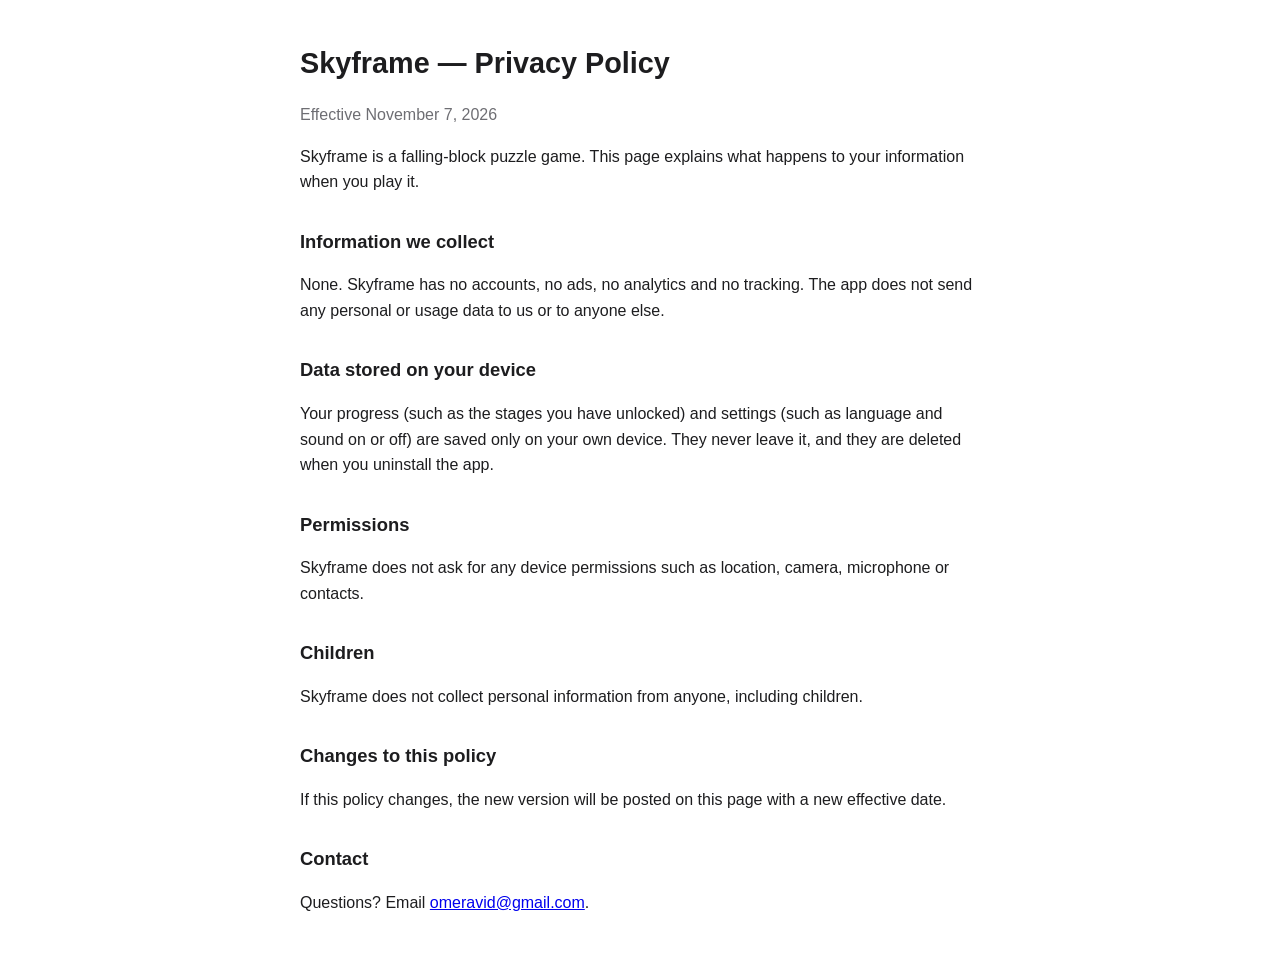
==== index.html @ ff7b0094 "Add Skyframe privacy policy Co-Authored-By: Claude Opus 5.5 <noreply@anthropic.com>" ====
<!DOCTYPE html>
<html lang="en">
<head>
<meta charset="utf-8">
<meta name="viewport" content="width=device-width, initial-scale=1">
<title>Skyframe — Privacy Policy</title>
<style>
  body { font-family: -apple-system, BlinkMacSystemFont, "Segoe UI", Roboto, sans-serif; max-width: 680px; margin: 40px auto; padding: 0 20px; line-height: 1.6; color: #1d1d1f; }
  h1 { font-size: 1.8rem; margin-bottom: 0.2rem; }
  h2 { font-size: 1.15rem; margin-top: 2rem; }
  .muted { color: #6e6e73; }
</style>
</head>
<body>
<h1>Skyframe — Privacy Policy</h1>
<p class="muted">Effective November 7, 2026</p>

<p>Skyframe is a falling-block puzzle game. This page explains what happens to your information when you play it.</p>

<h2>Information we collect</h2>
<p>None. Skyframe has no accounts, no ads, no analytics and no tracking. The app does not send any personal or usage data to us or to anyone else.</p>

<h2>Data stored on your device</h2>
<p>Your progress (such as the stages you have unlocked) and settings (such as language and sound on or off) are saved only on your own device. They never leave it, and they are deleted when you uninstall the app.</p>

<h2>Permissions</h2>
<p>Skyframe does not ask for any device permissions such as location, camera, microphone or contacts.</p>

<h2>Children</h2>
<p>Skyframe does not collect personal information from anyone, including children.</p>

<h2>Changes to this policy</h2>
<p>If this policy changes, the new version will be posted on this page with a new effective date.</p>

<h2>Contact</h2>
<p>Questions? Email <a href="mailto:omeravid@gmail.com">omeravid@gmail.com</a>.</p>
</body>
</html>
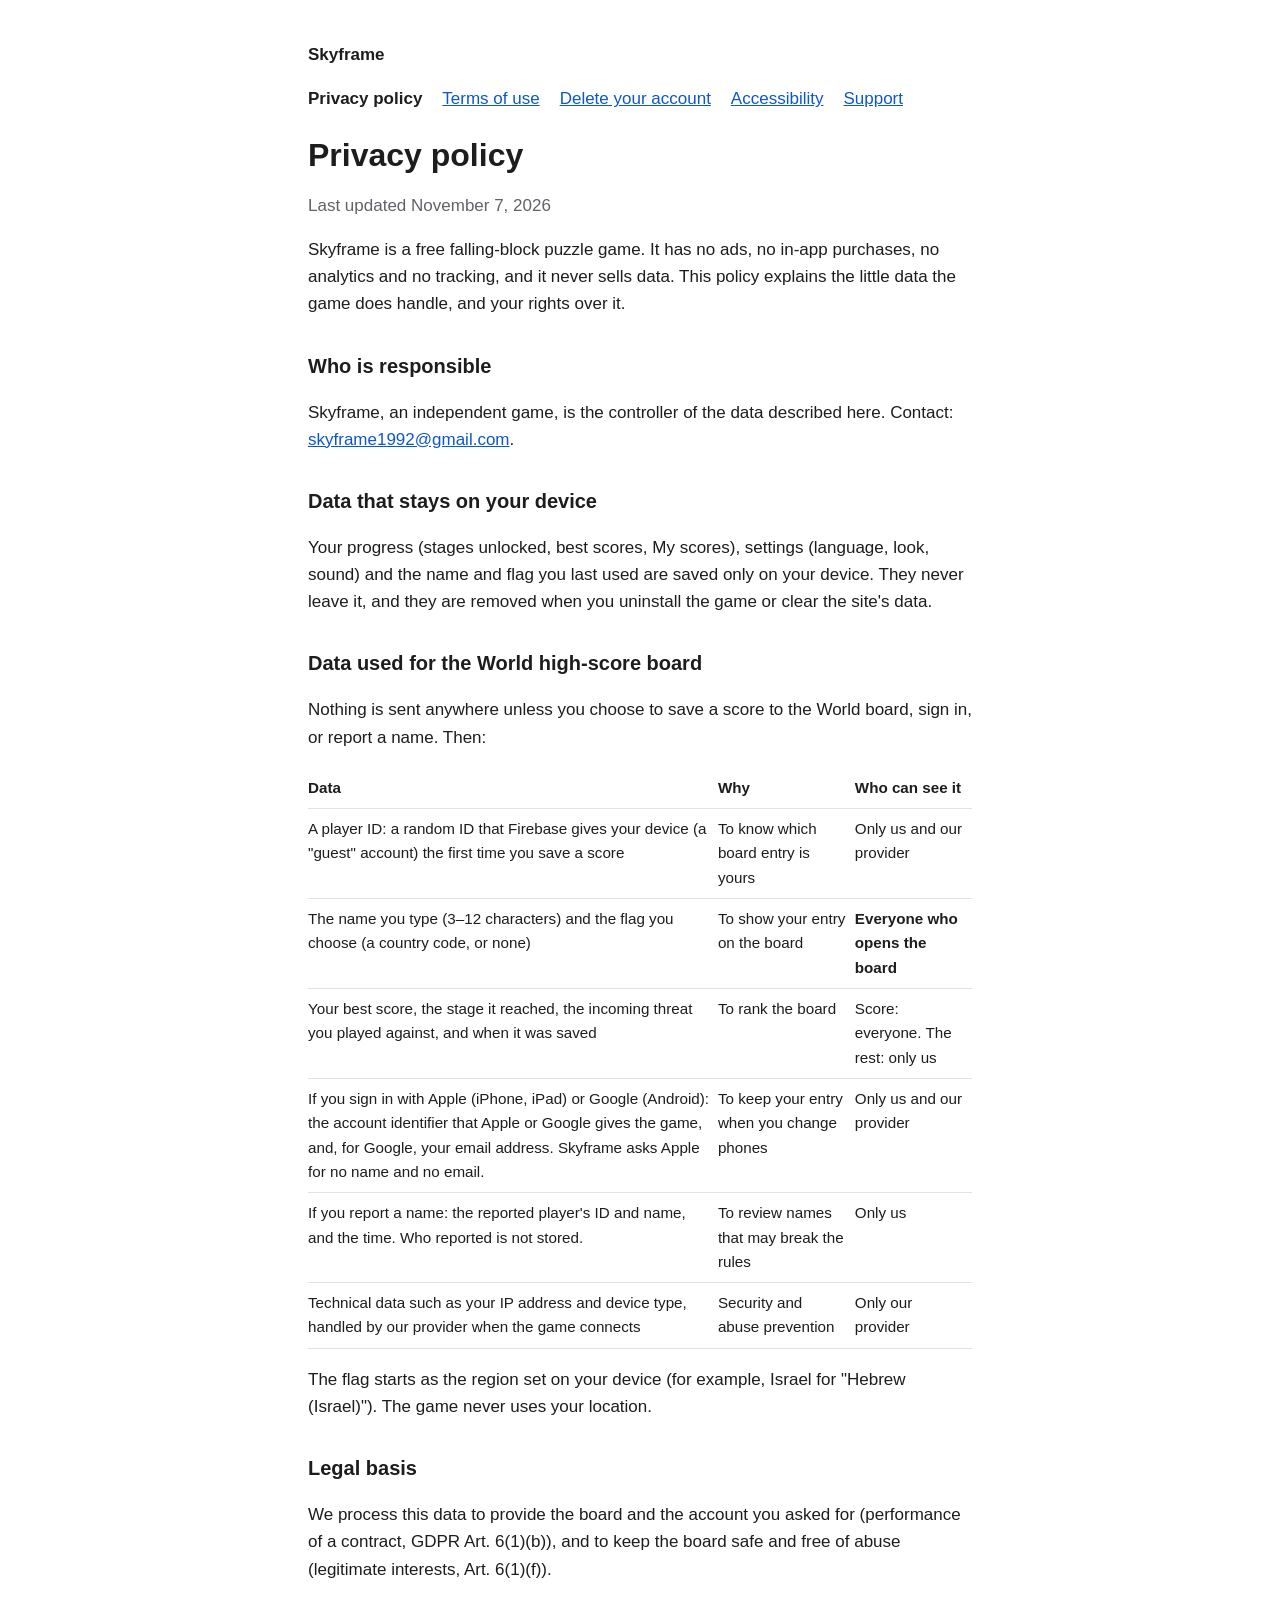
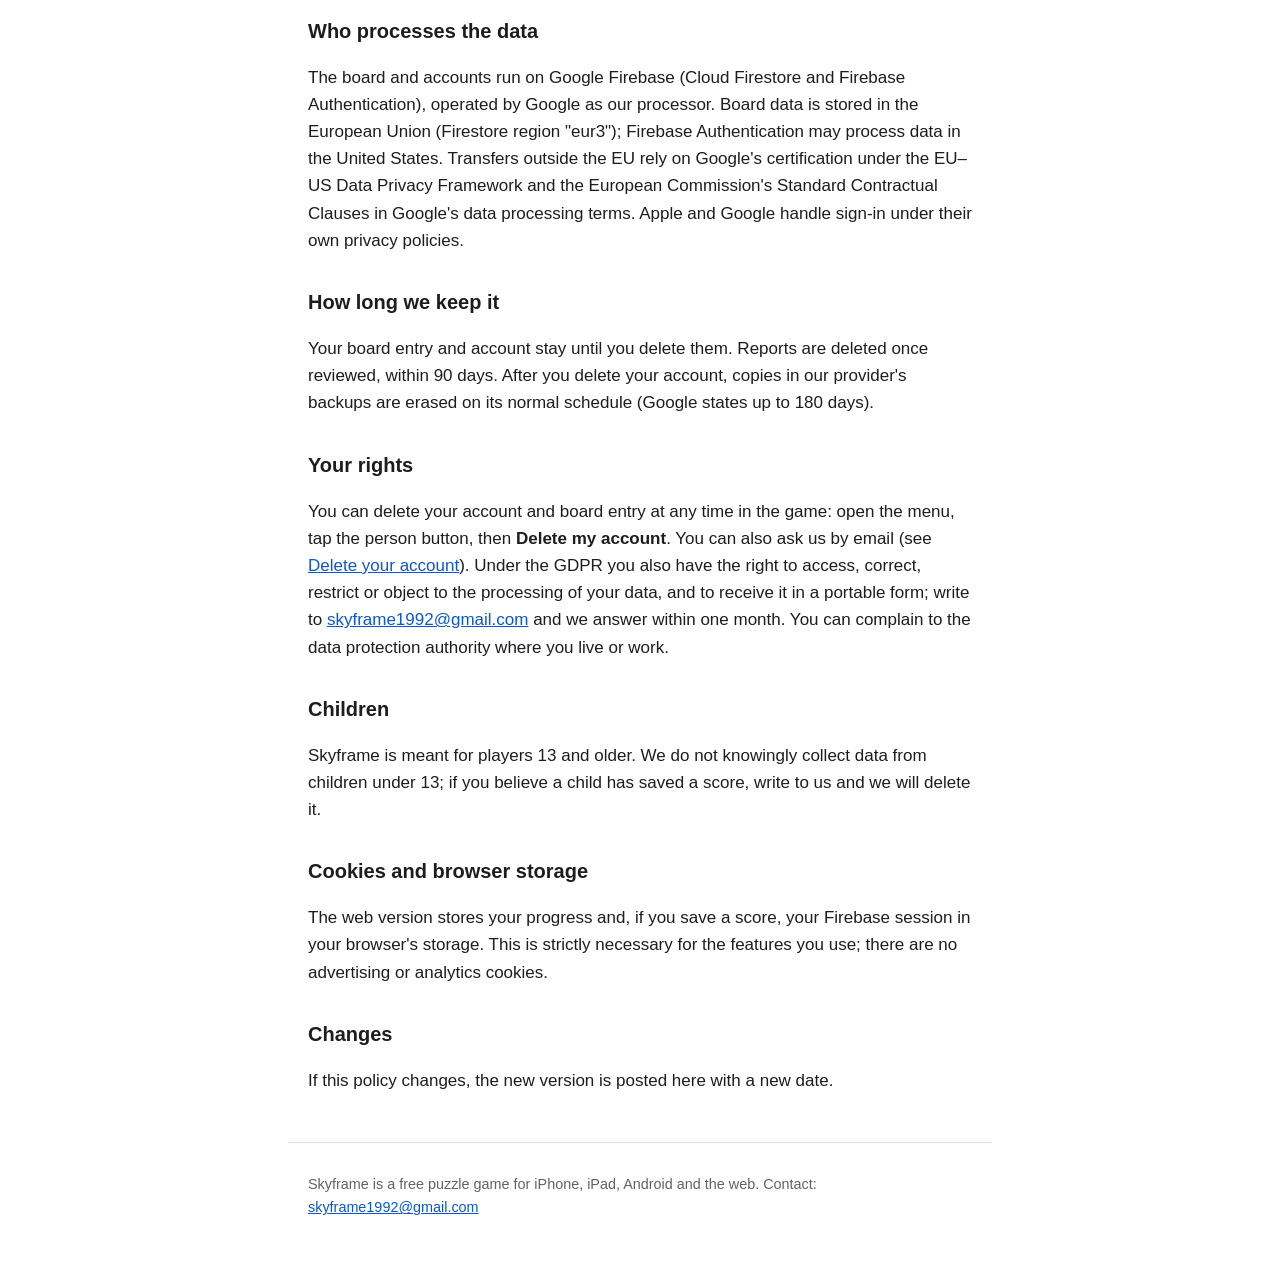
==== commit 06641974: "Privacy policy for the World board and accounts; terms, account deletion, accessibility and support " ====
--- a/index.html
+++ b/index.html
@@ -1,38 +1,101 @@
 <!DOCTYPE html>
 <html lang="en">
 <head>
-<meta charset="utf-8">
-<meta name="viewport" content="width=device-width, initial-scale=1">
-<title>Skyframe — Privacy Policy</title>
-<style>
-  body { font-family: -apple-system, BlinkMacSystemFont, "Segoe UI", Roboto, sans-serif; max-width: 680px; margin: 40px auto; padding: 0 20px; line-height: 1.6; color: #1d1d1f; }
-  h1 { font-size: 1.8rem; margin-bottom: 0.2rem; }
-  h2 { font-size: 1.15rem; margin-top: 2rem; }
-  .muted { color: #6e6e73; }
-</style>
+  <meta charset="utf-8">
+  <meta name="viewport" content="width=device-width, initial-scale=1">
+  <title>Skyframe — Privacy policy</title>
+  <link rel="stylesheet" href="style.css">
 </head>
 <body>
-<h1>Skyframe — Privacy Policy</h1>
-<p class="muted">Effective November 7, 2026</p>
+  <a class="skip" href="#main">Skip to content</a>
+  <header>
+    <p><strong>Skyframe</strong></p>
+    <nav aria-label="Skyframe pages">
+      <ul>
+        <li><a href="index.html" aria-current="page">Privacy policy</a></li>
+        <li><a href="terms.html">Terms of use</a></li>
+        <li><a href="delete-account.html">Delete your account</a></li>
+        <li><a href="accessibility.html">Accessibility</a></li>
+        <li><a href="support.html">Support</a></li>
+      </ul>
+    </nav>
+  </header>
+  <main id="main">
+    <h1>Privacy policy</h1>
+    <p class="muted">Last updated November 7, 2026</p>
 
-<p>Skyframe is a falling-block puzzle game. This page explains what happens to your information when you play it.</p>
+    <p>Skyframe is a free falling-block puzzle game. It has no ads, no in-app purchases, no
+      analytics and no tracking, and it never sells data. This policy explains the little data the
+      game does handle, and your rights over it.</p>
 
-<h2>Information we collect</h2>
-<p>None. Skyframe has no accounts, no ads, no analytics and no tracking. The app does not send any personal or usage data to us or to anyone else.</p>
+    <h2>Who is responsible</h2>
+    <p>Skyframe, an independent game, is the controller of the data described here. Contact:
+      <a href="mailto:skyframe1992@gmail.com">skyframe1992@gmail.com</a>.</p>
 
-<h2>Data stored on your device</h2>
-<p>Your progress (such as the stages you have unlocked) and settings (such as language and sound on or off) are saved only on your own device. They never leave it, and they are deleted when you uninstall the app.</p>
+    <h2>Data that stays on your device</h2>
+    <p>Your progress (stages unlocked, best scores, My scores), settings (language, look, sound) and
+      the name and flag you last used are saved only on your device. They never leave it, and they
+      are removed when you uninstall the game or clear the site's data.</p>
 
-<h2>Permissions</h2>
-<p>Skyframe does not ask for any device permissions such as location, camera, microphone or contacts.</p>
+    <h2>Data used for the World high-score board</h2>
+    <p>Nothing is sent anywhere unless you choose to save a score to the World board, sign in, or
+      report a name. Then:</p>
+    <table>
+      <thead><tr><th scope="col">Data</th><th scope="col">Why</th><th scope="col">Who can see it</th></tr></thead>
+      <tbody>
+        <tr><td>A player ID: a random ID that Firebase gives your device (a "guest" account) the first time you save a score</td><td>To know which board entry is yours</td><td>Only us and our provider</td></tr>
+        <tr><td>The name you type (3–12 characters) and the flag you choose (a country code, or none)</td><td>To show your entry on the board</td><td><strong>Everyone who opens the board</strong></td></tr>
+        <tr><td>Your best score, the stage it reached, the incoming threat you played against, and when it was saved</td><td>To rank the board</td><td>Score: everyone. The rest: only us</td></tr>
+        <tr><td>If you sign in with Apple (iPhone, iPad) or Google (Android): the account identifier that Apple or Google gives the game, and, for Google, your email address. Skyframe asks Apple for no name and no email.</td><td>To keep your entry when you change phones</td><td>Only us and our provider</td></tr>
+        <tr><td>If you report a name: the reported player's ID and name, and the time. Who reported is not stored.</td><td>To review names that may break the rules</td><td>Only us</td></tr>
+        <tr><td>Technical data such as your IP address and device type, handled by our provider when the game connects</td><td>Security and abuse prevention</td><td>Only our provider</td></tr>
+      </tbody>
+    </table>
+    <p>The flag starts as the region set on your device (for example, Israel for "Hebrew (Israel)").
+      The game never uses your location.</p>
 
-<h2>Children</h2>
-<p>Skyframe does not collect personal information from anyone, including children.</p>
+    <h2>Legal basis</h2>
+    <p>We process this data to provide the board and the account you asked for (performance of a
+      contract, GDPR Art. 6(1)(b)), and to keep the board safe and free of abuse (legitimate
+      interests, Art. 6(1)(f)).</p>
 
-<h2>Changes to this policy</h2>
-<p>If this policy changes, the new version will be posted on this page with a new effective date.</p>
+    <h2>Who processes the data</h2>
+    <p>The board and accounts run on Google Firebase (Cloud Firestore and Firebase Authentication),
+      operated by Google as our processor. Board data is stored in the European Union (Firestore
+      region "eur3"); Firebase Authentication may process data in the United States. Transfers
+      outside the EU rely on Google's certification under the EU–US Data Privacy Framework and the
+      European Commission's Standard Contractual Clauses in Google's data processing terms. Apple
+      and Google handle sign-in under their own privacy policies.</p>
 
-<h2>Contact</h2>
-<p>Questions? Email <a href="mailto:omeravid@gmail.com">omeravid@gmail.com</a>.</p>
+    <h2>How long we keep it</h2>
+    <p>Your board entry and account stay until you delete them. Reports are deleted once reviewed,
+      within 90 days. After you delete your account, copies in our provider's backups are erased
+      on its normal schedule (Google states up to 180 days).</p>
+
+    <h2>Your rights</h2>
+    <p>You can delete your account and board entry at any time in the game: open the menu, tap the
+      person button, then <strong>Delete my account</strong>. You can also ask us by email (see
+      <a href="delete-account.html">Delete your account</a>). Under the GDPR you also have the right
+      to access, correct, restrict or object to the processing of your data, and to receive it in a
+      portable form; write to <a href="mailto:skyframe1992@gmail.com">skyframe1992@gmail.com</a> and we answer within one month.
+      You can complain to the data protection authority where you live or work.</p>
+
+    <h2>Children</h2>
+    <p>Skyframe is meant for players 13 and older. We do not knowingly collect data from children
+      under 13; if you believe a child has saved a score, write to us and we will delete it.</p>
+
+    <h2>Cookies and browser storage</h2>
+    <p>The web version stores your progress and, if you save a score, your Firebase session in
+      your browser's storage. This is strictly necessary for the features you use; there are no
+      advertising or analytics cookies.</p>
+
+    <h2>Changes</h2>
+    <p>If this policy changes, the new version is posted here with a new date.</p>
+
+  </main>
+  <footer>
+    <p>Skyframe is a free puzzle game for iPhone, iPad, Android and the web.
+      Contact: <a href="mailto:skyframe1992@gmail.com">skyframe1992@gmail.com</a></p>
+  </footer>
 </body>
 </html>
--- a/style.css
+++ b/style.css
@@ -0,0 +1,100 @@
+:root {
+  color-scheme: light dark;
+  --text: #1d1d1f;
+  --muted: #5f6368;
+  --link: #0b57d0;
+  --bg: #ffffff;
+  --rule: #e3e3e3;
+}
+@media (prefers-color-scheme: dark) {
+  :root {
+    --text: #eef1f6;
+    --muted: #a9b3c2;
+    --link: #8ab4f8;
+    --bg: #0d1626;
+    --rule: #26324a;
+  }
+}
+* {
+  box-sizing: border-box;
+}
+body {
+  margin: 0;
+  background: var(--bg);
+  color: var(--text);
+  font-family: -apple-system, BlinkMacSystemFont, 'Segoe UI', Roboto, Arial, sans-serif;
+  font-size: 1.0625rem;
+  line-height: 1.6;
+}
+a {
+  color: var(--link);
+}
+a:focus-visible {
+  outline: 3px solid var(--link);
+  outline-offset: 2px;
+}
+.skip {
+  position: absolute;
+  left: -999px;
+}
+.skip:focus {
+  left: 1rem;
+  top: 1rem;
+  background: var(--bg);
+  padding: 0.5rem;
+}
+header,
+main,
+footer {
+  max-width: 44rem;
+  margin: 0 auto;
+  padding: 0 1.25rem;
+}
+header {
+  padding-top: 1.5rem;
+}
+nav ul {
+  display: flex;
+  flex-wrap: wrap;
+  gap: 0.25rem 1.25rem;
+  list-style: none;
+  margin: 0;
+  padding: 0;
+}
+nav a[aria-current='page'] {
+  font-weight: 700;
+  text-decoration: none;
+  color: var(--text);
+}
+h1 {
+  font-size: 2rem;
+  line-height: 1.2;
+  margin: 1.5rem 0 0.25rem;
+}
+h2 {
+  font-size: 1.25rem;
+  margin-top: 2rem;
+}
+.muted {
+  color: var(--muted);
+}
+table {
+  border-collapse: collapse;
+  width: 100%;
+  font-size: 0.95rem;
+}
+th,
+td {
+  text-align: start;
+  vertical-align: top;
+  border-bottom: 1px solid var(--rule);
+  padding: 0.5rem 0.5rem 0.5rem 0;
+}
+footer {
+  margin-top: 3rem;
+  padding-bottom: 2rem;
+  border-top: 1px solid var(--rule);
+  padding-top: 1rem;
+  color: var(--muted);
+  font-size: 0.9rem;
+}
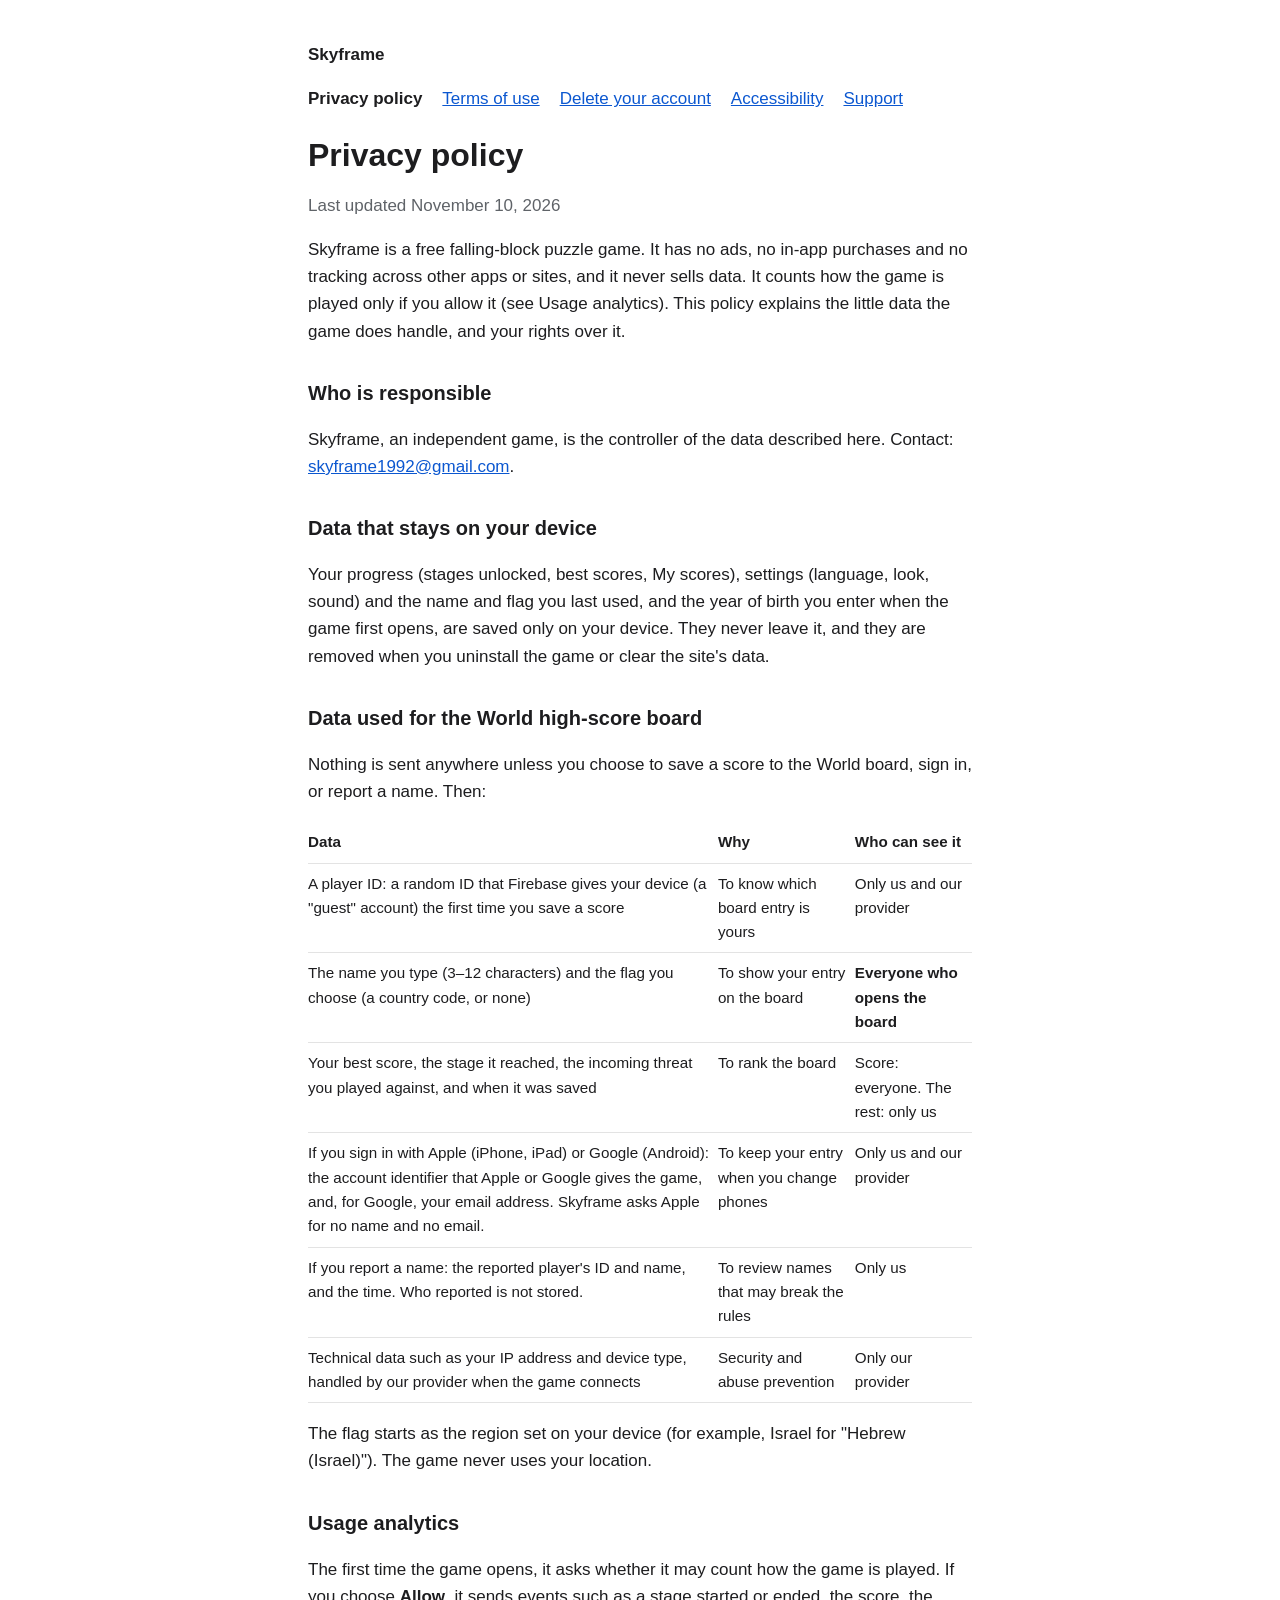
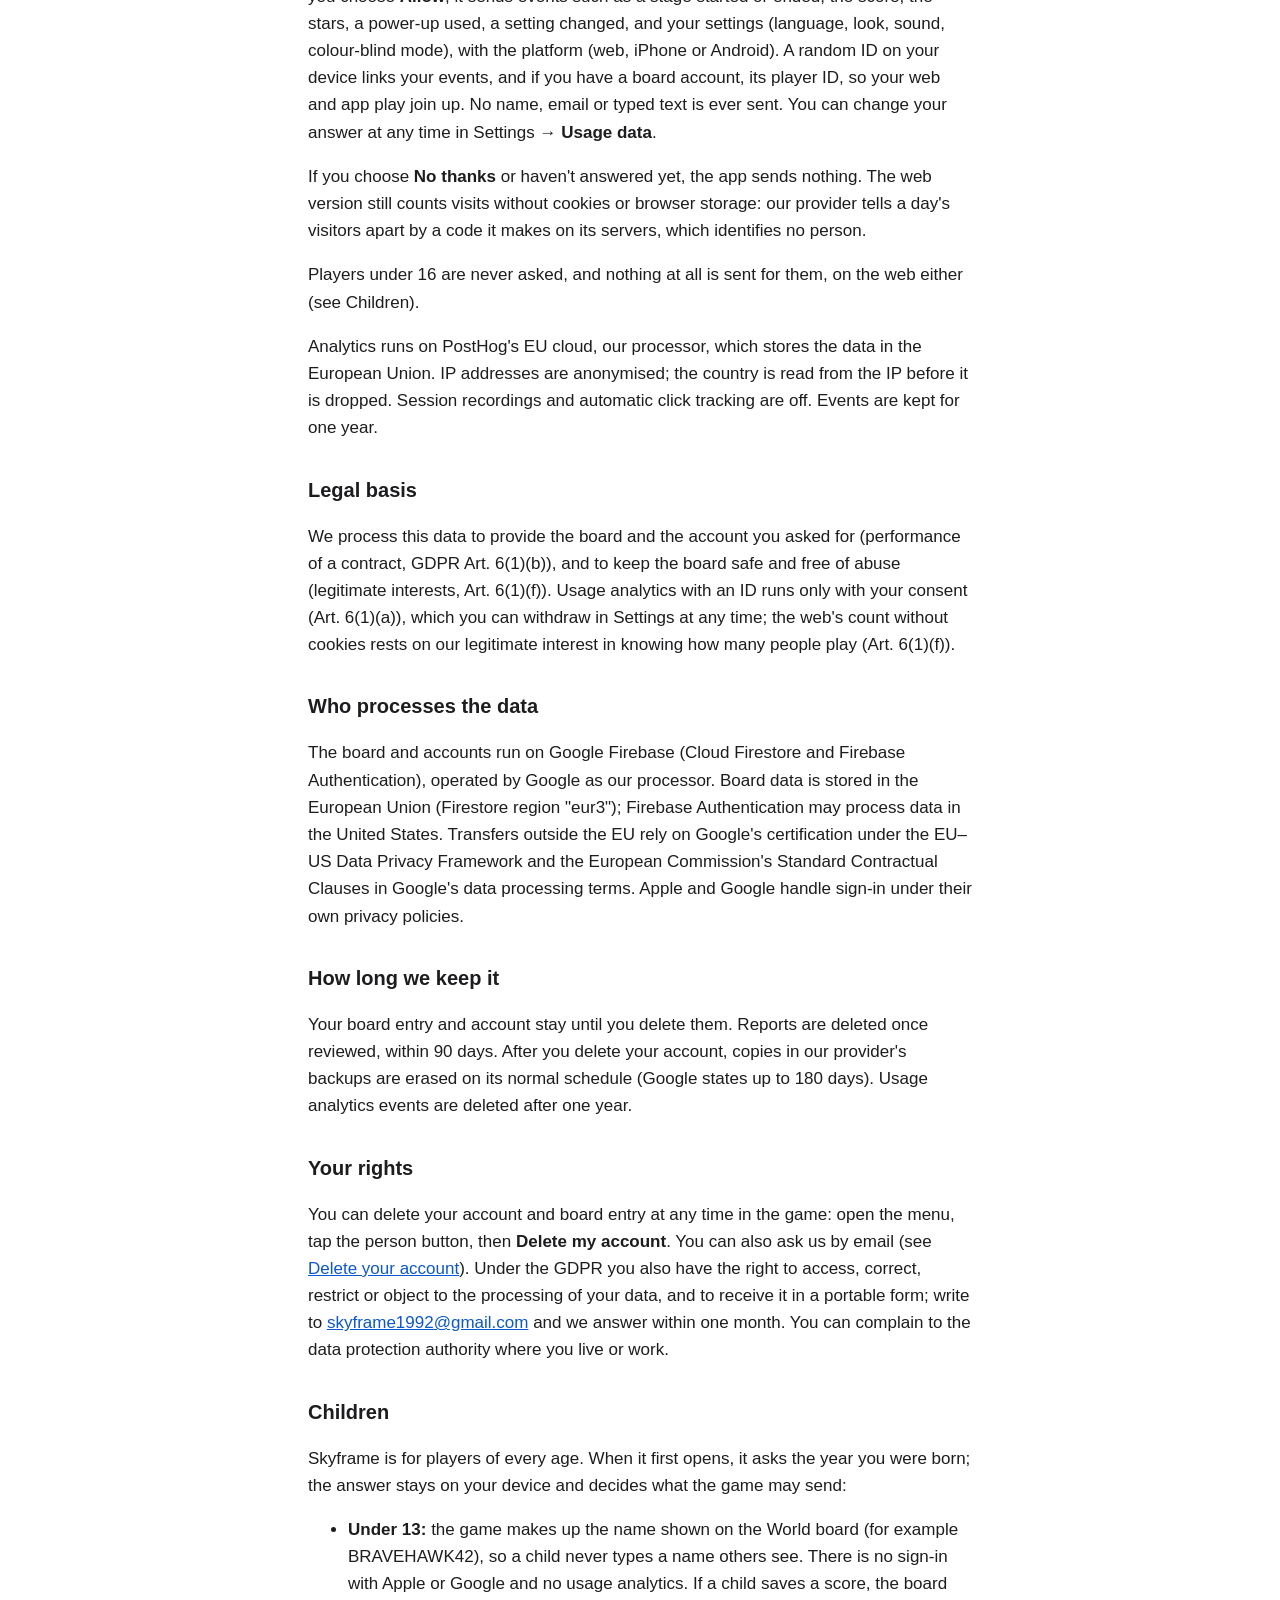
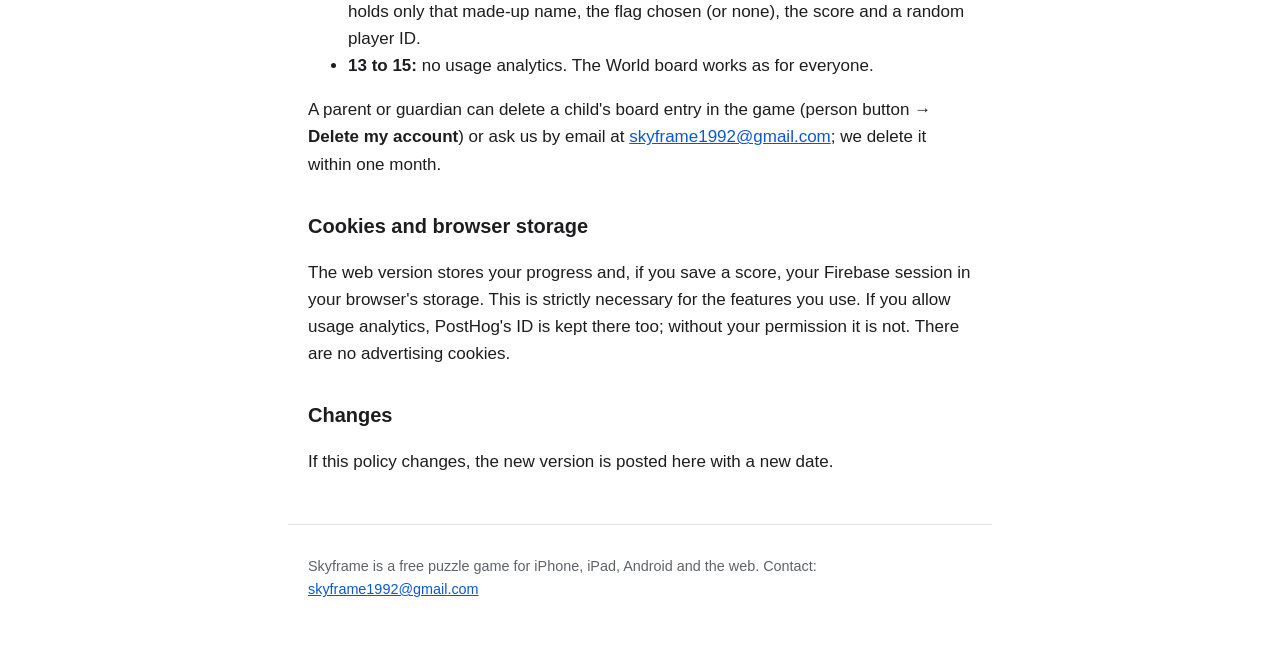
==== commit fbcb9ec5: "Privacy policy: usage analytics (PostHog EU, with consent) and players of every age The policy said " ====
--- a/index.html
+++ b/index.html
@@ -22,10 +22,11 @@
   </header>
   <main id="main">
     <h1>Privacy policy</h1>
-    <p class="muted">Last updated November 7, 2026</p>
+    <p class="muted">Last updated November 10, 2026</p>
 
-    <p>Skyframe is a free falling-block puzzle game. It has no ads, no in-app purchases, no
-      analytics and no tracking, and it never sells data. This policy explains the little data the
+    <p>Skyframe is a free falling-block puzzle game. It has no ads, no in-app purchases and no
+      tracking across other apps or sites, and it never sells data. It counts how the game is
+      played only if you allow it (see Usage analytics). This policy explains the little data the
       game does handle, and your rights over it.</p>
 
     <h2>Who is responsible</h2>
@@ -34,7 +35,8 @@
 
     <h2>Data that stays on your device</h2>
     <p>Your progress (stages unlocked, best scores, My scores), settings (language, look, sound) and
-      the name and flag you last used are saved only on your device. They never leave it, and they
+      the name and flag you last used, and the year of birth you enter when the game first opens,
+      are saved only on your device. They never leave it, and they
       are removed when you uninstall the game or clear the site's data.</p>
 
     <h2>Data used for the World high-score board</h2>
@@ -54,10 +56,29 @@
     <p>The flag starts as the region set on your device (for example, Israel for "Hebrew (Israel)").
       The game never uses your location.</p>
 
+    <h2>Usage analytics</h2>
+    <p>The first time the game opens, it asks whether it may count how the game is played. If you
+      choose <strong>Allow</strong>, it sends events such as a stage started or ended, the score,
+      the stars, a power-up used, a setting changed, and your settings (language, look, sound,
+      colour-blind mode), with the platform (web, iPhone or Android). A random ID on your device
+      links your events, and if you have a board account, its player ID, so your web and app play
+      join up. No name, email or typed text is ever sent. You can change your answer at any time in
+      Settings &rarr; <strong>Usage data</strong>.</p>
+    <p>If you choose <strong>No thanks</strong> or haven't answered yet, the app sends nothing. The
+      web version still counts visits without cookies or browser storage: our provider tells a
+      day's visitors apart by a code it makes on its servers, which identifies no person.</p>
+    <p>Players under 16 are never asked, and nothing at all is sent for them, on the web either
+      (see Children).</p>
+    <p>Analytics runs on PostHog's EU cloud, our processor, which stores the data in the European
+      Union. IP addresses are anonymised; the country is read from the IP before it is dropped.
+      Session recordings and automatic click tracking are off. Events are kept for one year.</p>
+
     <h2>Legal basis</h2>
     <p>We process this data to provide the board and the account you asked for (performance of a
       contract, GDPR Art. 6(1)(b)), and to keep the board safe and free of abuse (legitimate
-      interests, Art. 6(1)(f)).</p>
+      interests, Art. 6(1)(f)). Usage analytics with an ID runs only with your consent (Art.
+      6(1)(a)), which you can withdraw in Settings at any time; the web's count without cookies
+      rests on our legitimate interest in knowing how many people play (Art. 6(1)(f)).</p>
 
     <h2>Who processes the data</h2>
     <p>The board and accounts run on Google Firebase (Cloud Firestore and Firebase Authentication),
@@ -70,7 +91,7 @@
     <h2>How long we keep it</h2>
     <p>Your board entry and account stay until you delete them. Reports are deleted once reviewed,
       within 90 days. After you delete your account, copies in our provider's backups are erased
-      on its normal schedule (Google states up to 180 days).</p>
+      on its normal schedule (Google states up to 180 days). Usage analytics events are deleted after one year.</p>
 
     <h2>Your rights</h2>
     <p>You can delete your account and board entry at any time in the game: open the menu, tap the
@@ -81,13 +102,24 @@
       You can complain to the data protection authority where you live or work.</p>
 
     <h2>Children</h2>
-    <p>Skyframe is meant for players 13 and older. We do not knowingly collect data from children
-      under 13; if you believe a child has saved a score, write to us and we will delete it.</p>
+    <p>Skyframe is for players of every age. When it first opens, it asks the year you were born;
+      the answer stays on your device and decides what the game may send:</p>
+    <ul>
+      <li><strong>Under 13:</strong> the game makes up the name shown on the World board (for
+        example BRAVEHAWK42), so a child never types a name others see. There is no sign-in with
+        Apple or Google and no usage analytics. If a child saves a score, the board holds only that
+        made-up name, the flag chosen (or none), the score and a random player ID.</li>
+      <li><strong>13 to 15:</strong> no usage analytics. The World board works as for everyone.</li>
+    </ul>
+    <p>A parent or guardian can delete a child's board entry in the game (person button &rarr;
+      <strong>Delete my account</strong>) or ask us by email at
+      <a href="mailto:skyframe1992@gmail.com">skyframe1992@gmail.com</a>; we delete it within one month.</p>
 
     <h2>Cookies and browser storage</h2>
     <p>The web version stores your progress and, if you save a score, your Firebase session in
-      your browser's storage. This is strictly necessary for the features you use; there are no
-      advertising or analytics cookies.</p>
+      your browser's storage. This is strictly necessary for the features you use. If you allow
+      usage analytics, PostHog's ID is kept there too; without your permission it is not. There
+      are no advertising cookies.</p>
 
     <h2>Changes</h2>
     <p>If this policy changes, the new version is posted here with a new date.</p>
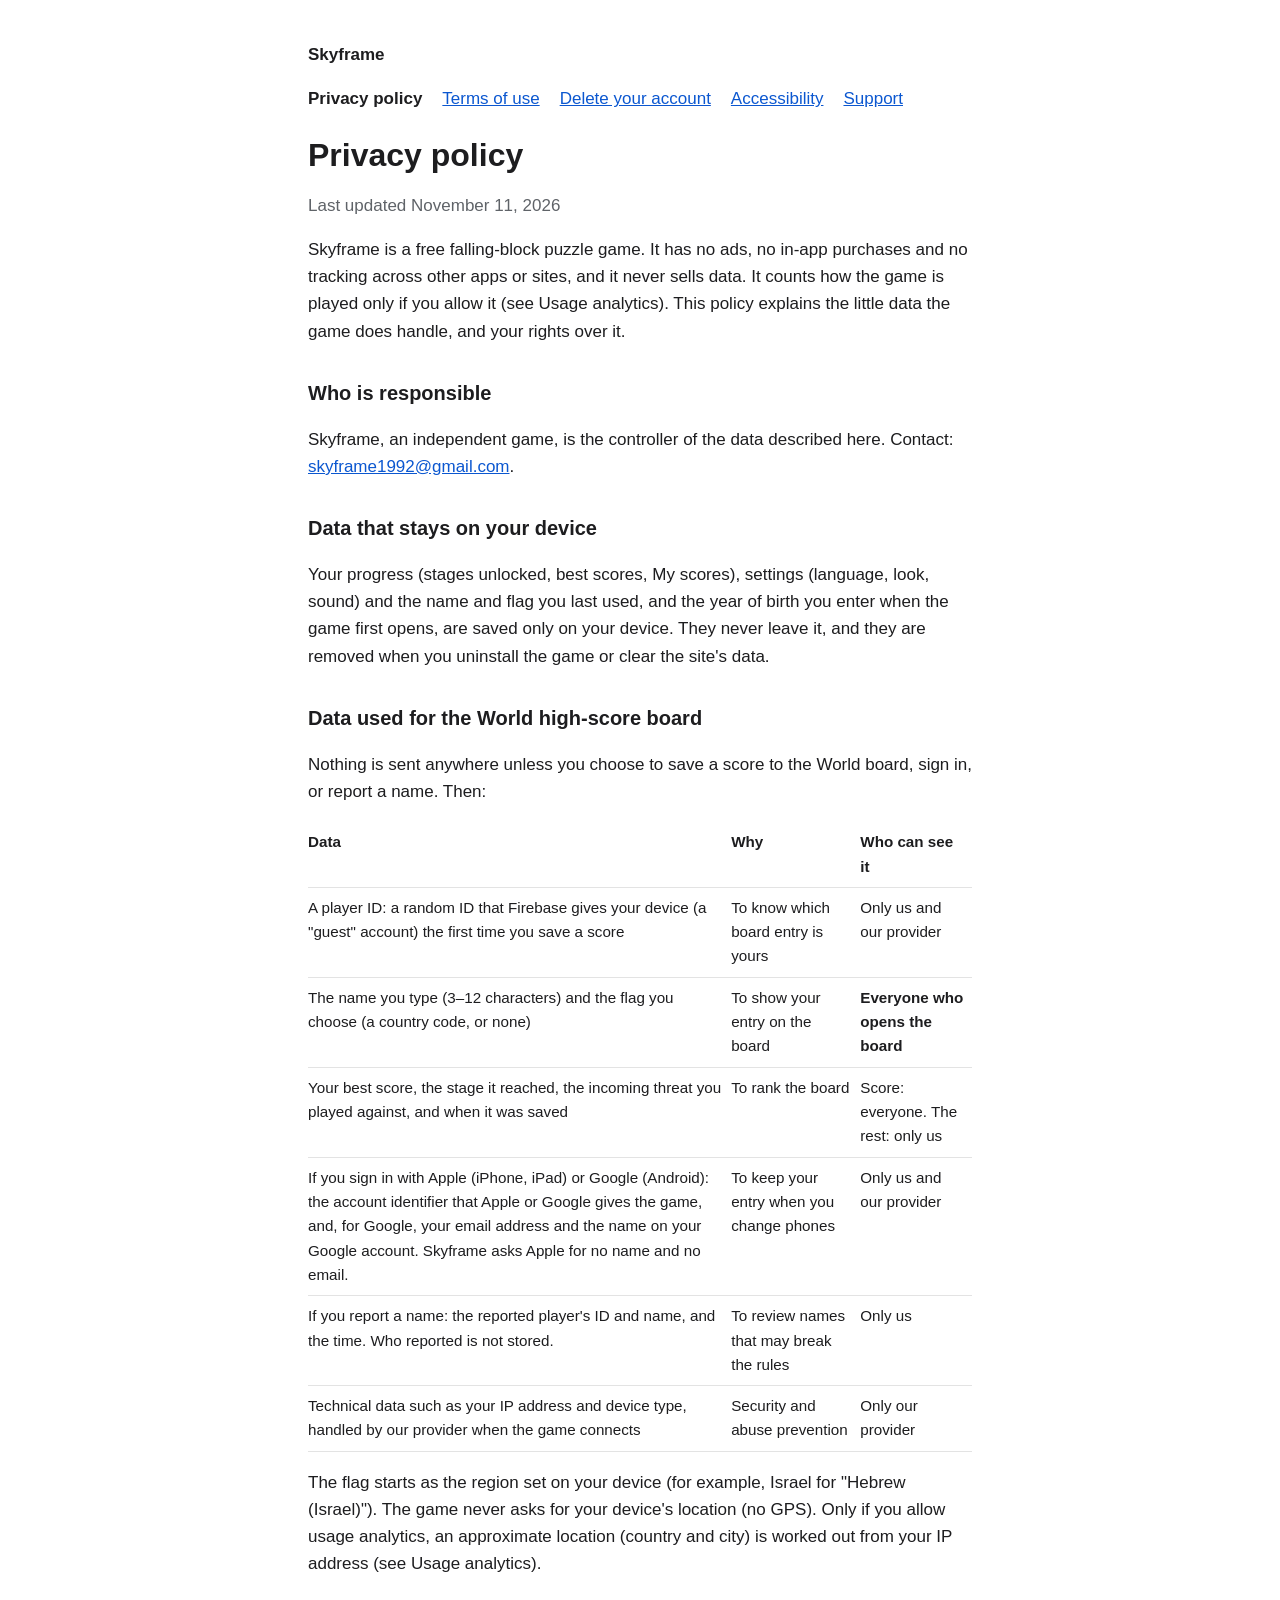
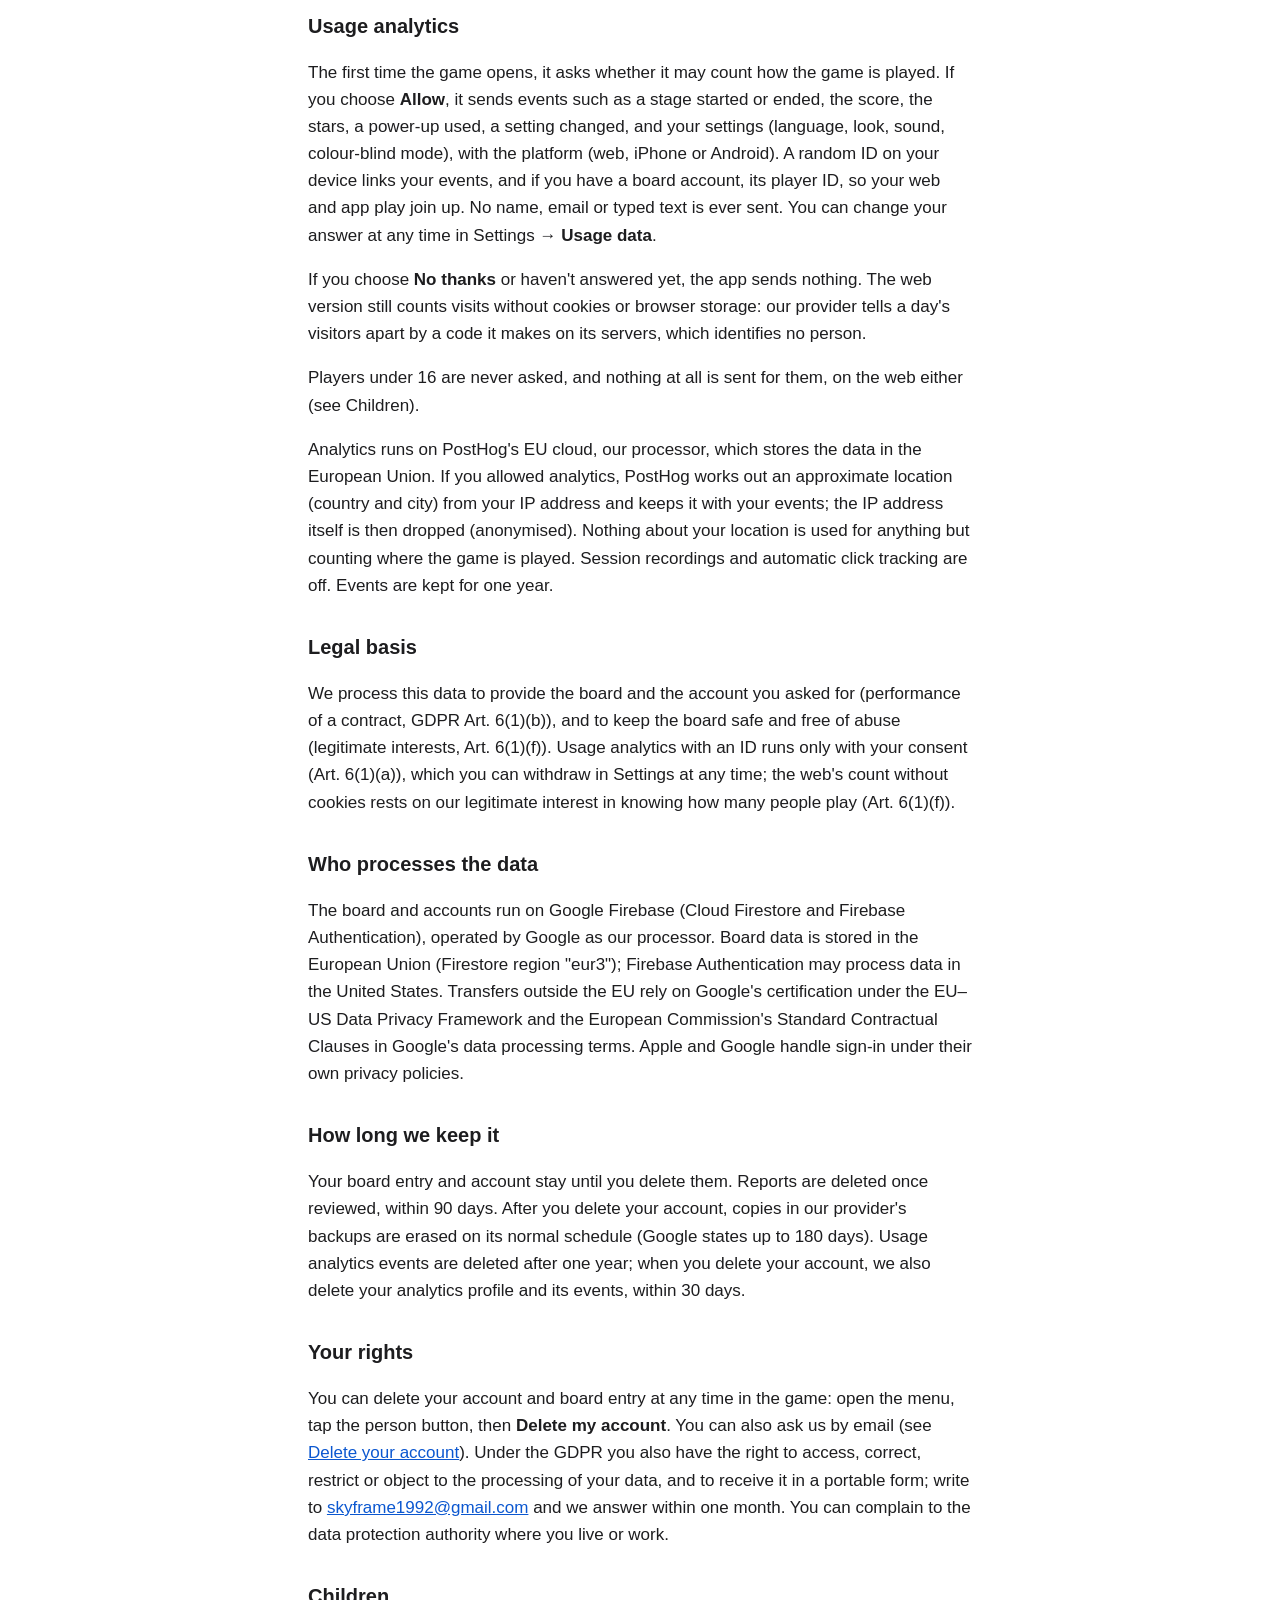
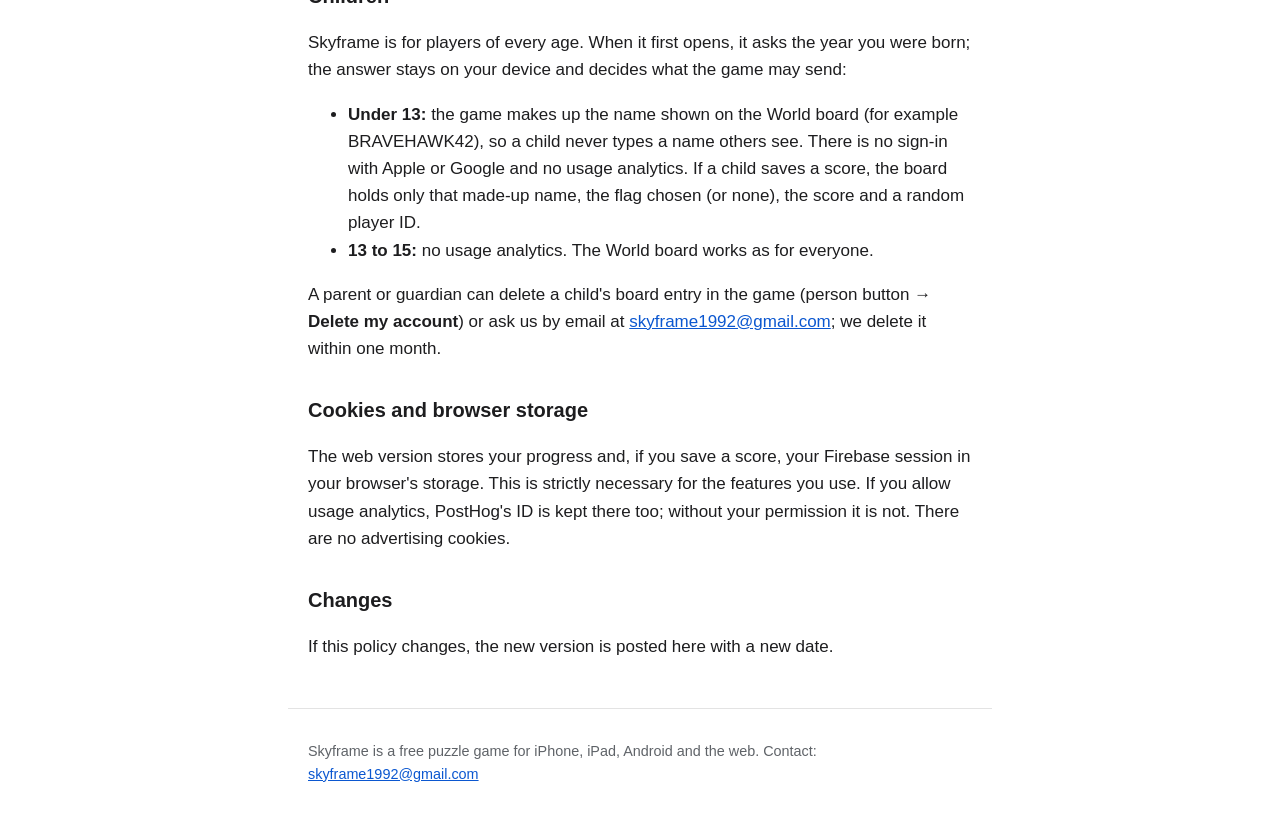
==== commit c1b567fc: "Privacy policy: approximate location for analytics, the Google account name, analytics and reports o" ====
--- a/index.html
+++ b/index.html
@@ -22,7 +22,7 @@
   </header>
   <main id="main">
     <h1>Privacy policy</h1>
-    <p class="muted">Last updated November 10, 2026</p>
+    <p class="muted">Last updated November 11, 2026</p>
 
     <p>Skyframe is a free falling-block puzzle game. It has no ads, no in-app purchases and no
       tracking across other apps or sites, and it never sells data. It counts how the game is
@@ -48,13 +48,15 @@
         <tr><td>A player ID: a random ID that Firebase gives your device (a "guest" account) the first time you save a score</td><td>To know which board entry is yours</td><td>Only us and our provider</td></tr>
         <tr><td>The name you type (3–12 characters) and the flag you choose (a country code, or none)</td><td>To show your entry on the board</td><td><strong>Everyone who opens the board</strong></td></tr>
         <tr><td>Your best score, the stage it reached, the incoming threat you played against, and when it was saved</td><td>To rank the board</td><td>Score: everyone. The rest: only us</td></tr>
-        <tr><td>If you sign in with Apple (iPhone, iPad) or Google (Android): the account identifier that Apple or Google gives the game, and, for Google, your email address. Skyframe asks Apple for no name and no email.</td><td>To keep your entry when you change phones</td><td>Only us and our provider</td></tr>
+        <tr><td>If you sign in with Apple (iPhone, iPad) or Google (Android): the account identifier that Apple or Google gives the game, and, for Google, your email address and the name on your Google account. Skyframe asks Apple for no name and no email.</td><td>To keep your entry when you change phones</td><td>Only us and our provider</td></tr>
         <tr><td>If you report a name: the reported player's ID and name, and the time. Who reported is not stored.</td><td>To review names that may break the rules</td><td>Only us</td></tr>
         <tr><td>Technical data such as your IP address and device type, handled by our provider when the game connects</td><td>Security and abuse prevention</td><td>Only our provider</td></tr>
       </tbody>
     </table>
     <p>The flag starts as the region set on your device (for example, Israel for "Hebrew (Israel)").
-      The game never uses your location.</p>
+      The game never asks for your device's location (no GPS). Only if you allow usage analytics,
+      an approximate location (country and city) is worked out from your IP address (see Usage
+      analytics).</p>
 
     <h2>Usage analytics</h2>
     <p>The first time the game opens, it asks whether it may count how the game is played. If you
@@ -70,7 +72,10 @@
     <p>Players under 16 are never asked, and nothing at all is sent for them, on the web either
       (see Children).</p>
     <p>Analytics runs on PostHog's EU cloud, our processor, which stores the data in the European
-      Union. IP addresses are anonymised; the country is read from the IP before it is dropped.
+      Union. If you allowed analytics, PostHog works out an approximate location (country and
+      city) from your IP address and keeps it with your events; the IP address itself is then
+      dropped (anonymised). Nothing about your location is used for anything but counting where
+      the game is played.
       Session recordings and automatic click tracking are off. Events are kept for one year.</p>
 
     <h2>Legal basis</h2>
@@ -91,7 +96,9 @@
     <h2>How long we keep it</h2>
     <p>Your board entry and account stay until you delete them. Reports are deleted once reviewed,
       within 90 days. After you delete your account, copies in our provider's backups are erased
-      on its normal schedule (Google states up to 180 days). Usage analytics events are deleted after one year.</p>
+      on its normal schedule (Google states up to 180 days). Usage analytics events are deleted after one year;
+      when you delete your account, we also delete your analytics profile and its events, within 30
+      days.</p>
 
     <h2>Your rights</h2>
     <p>You can delete your account and board entry at any time in the game: open the menu, tap the
